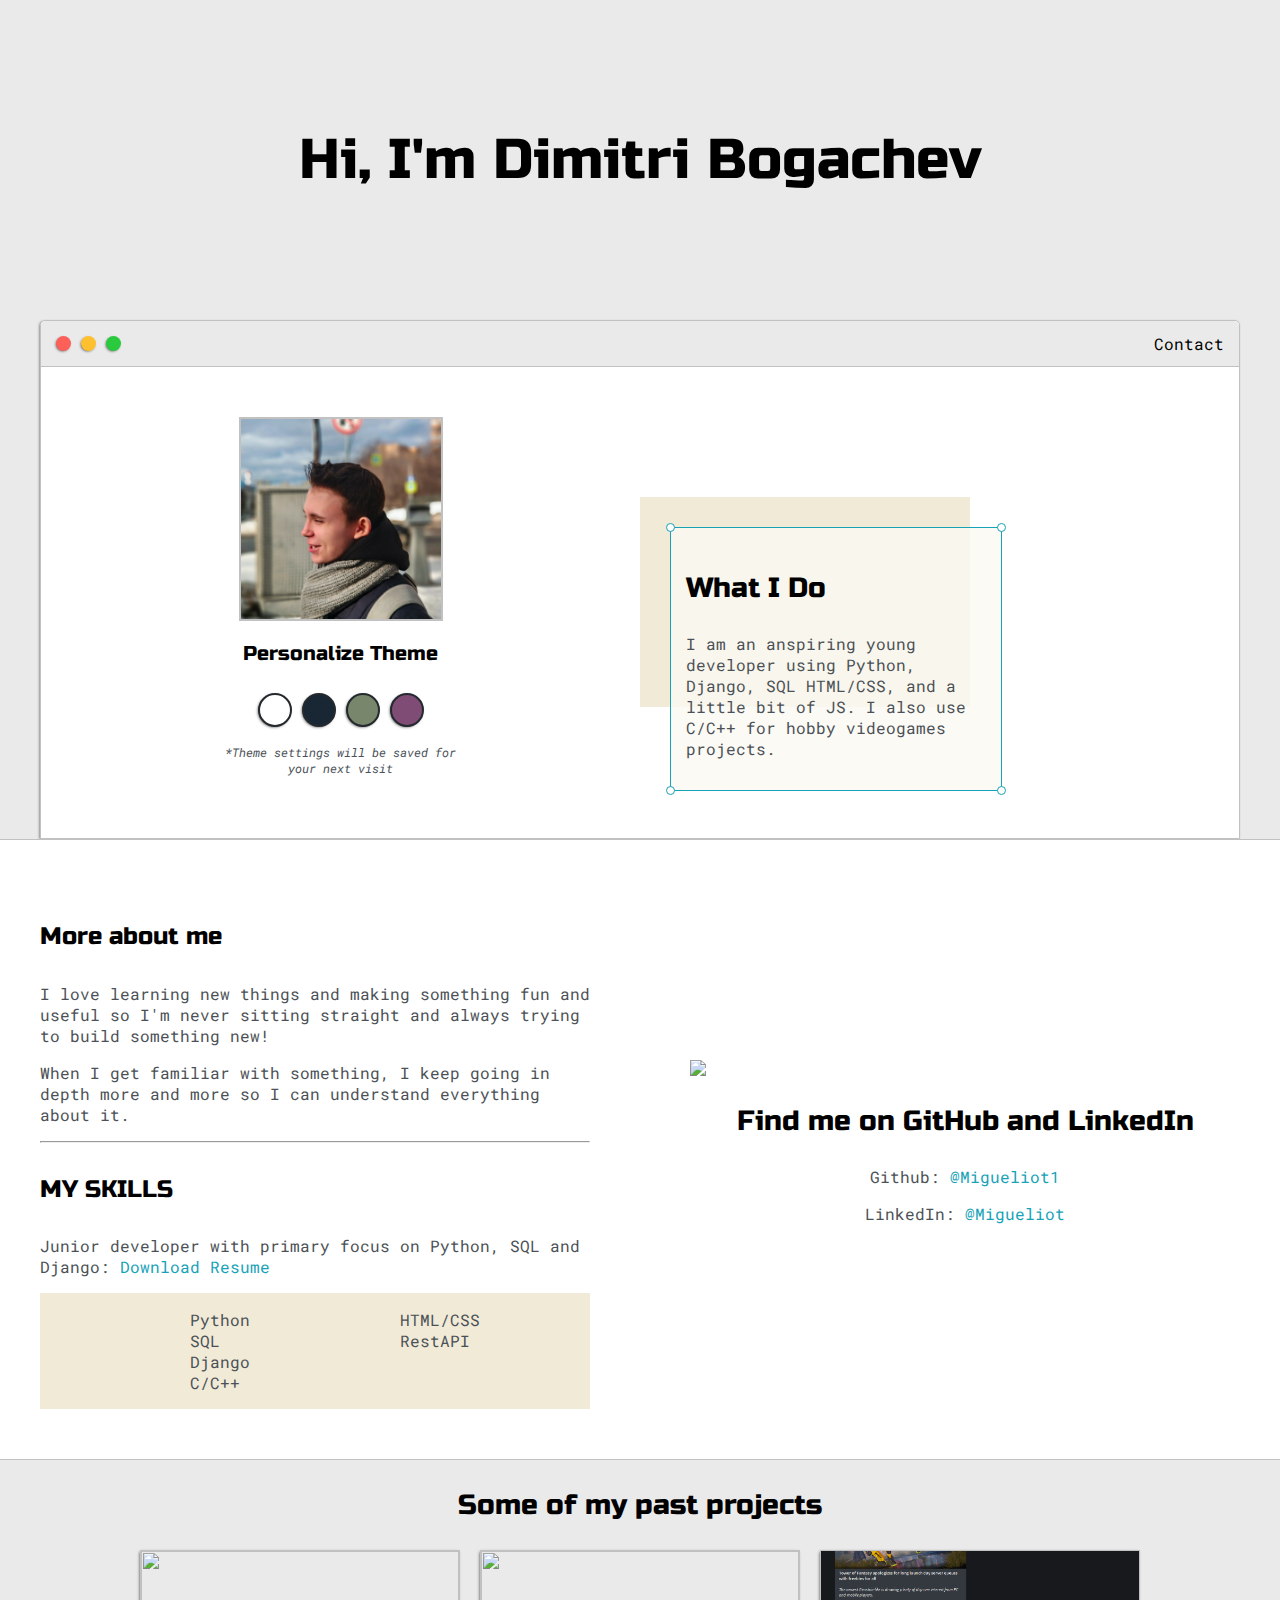
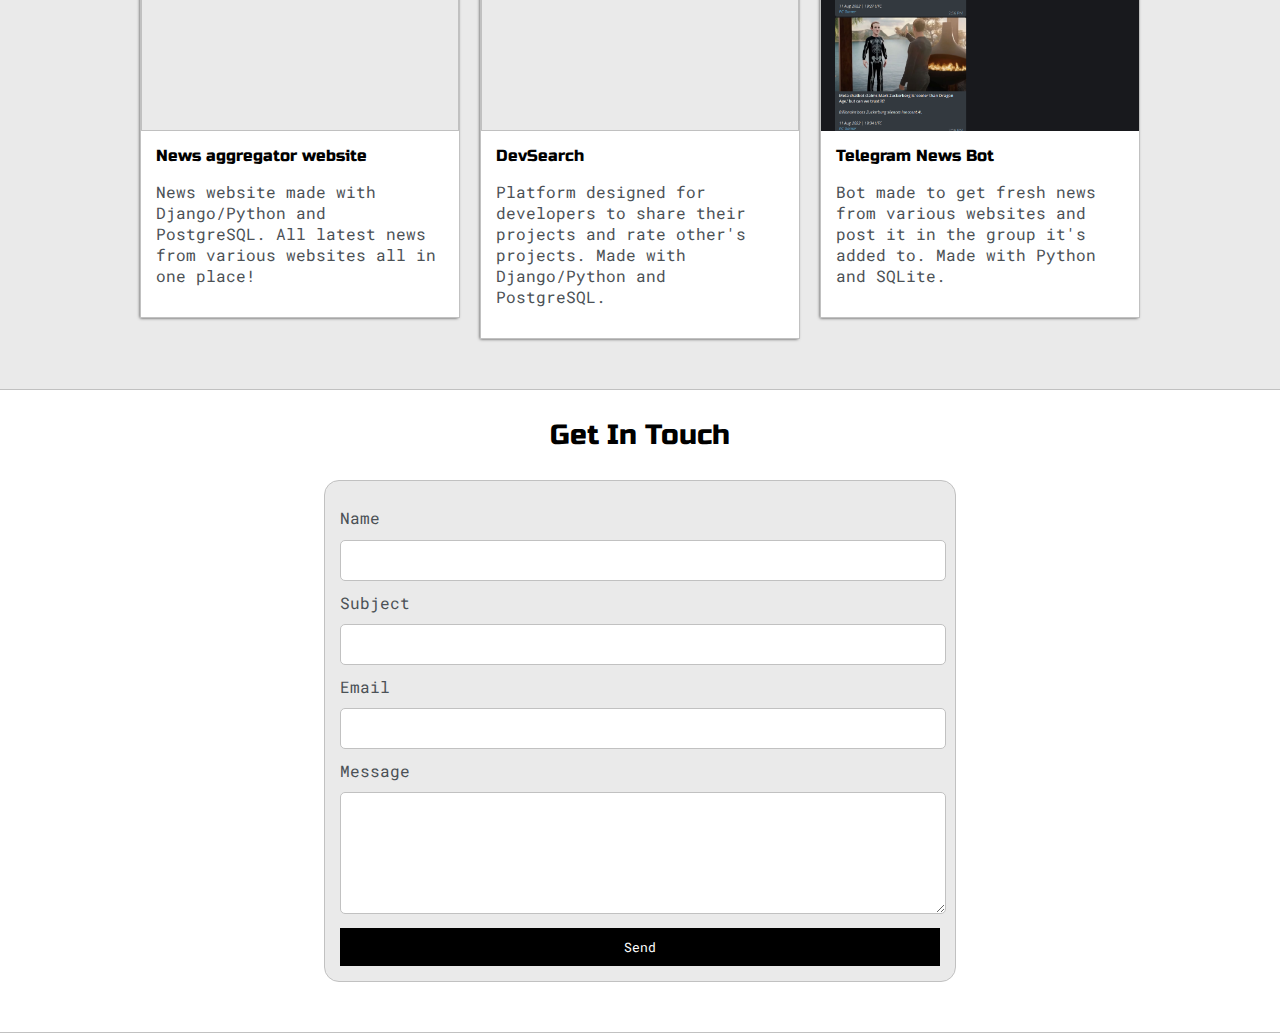
==== index.html @ 1e4cbf16 "Initial commit" ====
<!DOCTYPE html>
<html lang="en">
<head>
    <title>Dimitri Bogachev</title>

    <meta charset="UTF-8">
    <meta http-equiv="X-UA-Compatible" content="IE=edge">
    <meta name="viewport" content="width=device-width, initial-scale=1, 
    maximum-scale=1, minimum-scale=1">

    <link href="https://fonts.googleapis.com/css2?family=Russo+One&
    display=swap" rel="stylesheet">

    <link href="https://fonts.googleapis.com/css2?family=Roboto+Mono:wght
    @500&family=Russo+One&display=swap" rel="stylesheet"> 

    <link rel="stylesheet" type="text/css" href="default.css">

    <link id="theme-style" rel="stylesheet" type="text/css" href="">
</head>
<body>

    <section class="s1">
        <div class="main-container">
            <div class="greeting-wrapper">
                <h1>Hi, I'm Dimitri Bogachev</h1>
            </div>

            <div class="intro-wrapper">
                <div class="nav-wrapper">
                    <div class="dots-wrapper">
                        <div id="dot-1" class="browser-dot">

                        </div>

                        <div id="dot-2" class="browser-dot">

                        </div>

                        <div id="dot-3" class="browser-dot">

                        </div>
                    </div>

                    <ul id="navigation">
                        <li><a href="#">Contact</a></li>
                    </ul>
                </div>

                <div class="left-column">
                    <img id="profile-pic" src="images/dimitri.jpg">
                    <h5 style="text-align: center; line-height: 0;">Personalize Theme</h5>

                    <div id="theme-options-wrapper">
                        <div data-mode="light" id="light-mode" class="theme-dot"></div>
                        <div data-mode="blue" id="blue-mode" class="theme-dot"></div>
                        <div data-mode="green" id="green-mode" class="theme-dot"></div>
                        <div data-mode="purple" id="purple-mode" class="theme-dot"></div>
                    </div>

                    <p id="settings-node">*Theme settings will be saved for<br>
                        your next visit</p>
                </div>

                <div class="right-column">

                    <div id="preview-shadow">
                        <div id="preview">
                            <div id="corner-tl" class="corner"></div>
                            <div id="corner-tr" class="corner"></div>

                            <h3>What I Do</h3>
                            <p>I am an anspiring young developer using Python, Django, SQL 
                                HTML/CSS, and a little bit of JS. I also use C/C++ for hobby videogames projects.</p>

                            <div id="corner-br" class="corner"></div>
                            <div id="corner-bl" class="corner"></div>
                        </div>
                    </div>
                </div>
            </div>
        </div>
    </section>

    <section class="s2">
        <div class="main-container">

            <div class="about-wrapper">
                <div class="about-me">
                    <h4>More about me</h4>

                    <p>I love learning new things and making something fun and useful so 
                        I'm never sitting straight and always trying to build something new!
                    </p>

                    <p>When I get familiar with something, I keep 
                        going in depth more and more so I can understand 
                        everything about it.</p>

                    <hr>
    
                    <h4>MY SKILLS</h4>
    
                    <p>Junior developer with primary focus on Python, 
                        SQL and Django: <a target="_blank" href="Dmitry-resume.pdf">
                        Download Resume</a></p>
                    
                    
                    <div id="skills">
                        <ul>
                            <li>Python</li>
                            <li>SQL</li>
                            <li>Django</li>
                            <li>C/C++</li>
                        </ul>

                        <ul>
                            <li>HTML/CSS</li>
                            <li>RestAPI</li>
                        </ul>
                    </div>
                        
                        
                </div>


                <div class="social-links">
                    <img id="social_img" src="images/news.png">

                    <div class="links">
                        <h3>Find me on GitHub and LinkedIn</h3>
                        <p>Github: <a target="_blank" 
                            href="https://github.com/Migueliot1/">@Migueliot1</a></p>
                        <p>LinkedIn: <a target="_blank" 
                            href="https://linkedin.com/Migueliot">@Migueliot</a></p>
                    </div>
                </div>

            </div>
        </div>
    </section>

    <section class="s1">
        <div class="main-container">
            <h3 style="text-align: center;">Some of my past projects</h3>
            
            <div class="post-wrapper">

                <div>
                    <div class="post">
                        <img class="thumbnail" src="images/news.png">
                        <div class="post-preview">
                            <h6 class="post-title">News aggregator website</h6>
                            <p class="post-intro"> News website made with Django/Python and PostgreSQL.
                                All latest news from various websites all in one place!
                            </p>
                        </div>
                    </div>
                </div> 

                <div>
                    <div class="post">
                        <img class="thumbnail" src="images/devsearch.png">
                        <div class="post-preview">
                            <h6 class="post-title">DevSearch</h6>
                            <p class="post-intro">Platform designed for developers to share 
                                their projects and rate other's projects. Made with Django/Python and PostgreSQL.</p>
                        </div>
                    </div>
                </div>

                <div>
                    <div class="post">
                        <img class="thumbnail" src="images/telegram_bot.png">
                        <div class="post-preview">
                            <h6 class="post-title">Telegram News Bot</h6>
                            <p class="post-intro">Bot made to get fresh news from 
                                 various websites and post it in the group it's added to. Made with Python and SQLite.</p>
                        </div>
                    </div>
                </div>            

            </div>
        </div>
    </section>

    <section class="s2">
        <div class="main-container">
            <h3 style="text-align: center;">Get In Touch</h3>

            <form id="contact-form">
                <label>Name</label>
                <input class="input-field" typ="text" name="name">

                <label>Subject</label>
                <input class="input-field" typ="text" name="subject">

                <label>Email</label>
                <input class="input-field" typ="text" name="email">

                <label>Message</label>
                <textarea class="input-field" typ="text" name="message"></textarea>

                <input id="submit-btn" type="submit" value="Send">
            </form>

        </div>
    </section>

    <script type="text/javascript" src="script.js"></script>
    
</body>
</html>
---- default.css ----
:root{
    --mainColor:#eaeaea;
    --secondaryColor:#fff;

    --borderColor:#c1c1c1;

    --mainText:black;
    --secondaryText:#4b5156;

    --themeDotBorder: #24292e;

    --previewBg: rgb(251, 249, 243, 0.8);
    --previewShadow: #f0ead6;

    --buttonColor: black;
}


html, body {
    padding: 0;
    margin: 0;
}

body *{
    transition: 0.3s;
}

h1, h2, h3, h4, h5, h6, strong {
    color: var(--mainText);
    font-family: 'Russo One', sans-serif;
    font-weight: 500;
}

p, li, span, label, input, textarea {
    color: var(--secondaryText);
    font-family: 'Roboto Mono', monospace;
}

a{
    text-decoration: none;
    color:#17a2b8;
}

ul{
    list-style: none;
}

h1 { font-size: 56px;}
h2 { font-size: 36px;}
h3 { font-size: 28px;}
h4 { font-size: 24px;}
h5 { font-size: 20px;}
h6 { font-size: 16px;}

.s1{
    background-color: var(--mainColor);
    border-bottom:1px solid var(--borderColor);
    overflow: auto;
}

.s2{
    background-color: var(--secondaryColor);
    border-bottom:1px solid var(--borderColor);
    overflow: auto;
}

.main-container{
    width: 1200px;
    margin: 0 auto;
}

.greeting-wrapper{
    display: grid;
    text-align: center;
    align-content: center;
    min-height: 20em;
}

.intro-wrapper{
    background-color: var(--secondaryColor);
    border:1px solid var(--borderColor);
    border-radius: 5px 5px 0 0;

    -webkit-box-shadow: -1px 1px 3px -1px rgba(0,0,0,0.75);
    -moz-box-shadow: -1px 1px 3px -1px rgba(0,0,0,0.75);
    box-shadow: -1px 1px 3px -1px rgba(0,0,0,0.75);

    display: grid;
    grid-template-columns: 1fr 1fr;
    grid-template-areas: 
        'nav-wrapper nav-wrapper'
        'left-column right-column'
}

.nav-wrapper{
    border-radius: 5px 5px 0 0;
    grid-area: nav-wrapper;
    border-bottom: 1px solid var(--borderColor);
    display: flex;
    justify-content: space-between;
    align-items: center;
    background-color: var(--mainColor);
}

#navigation a{
    color: var(--mainText);
}

#navigation{
    margin: 0;
    padding: 10px;

}

#navigation li{
    display: inline-block;
    margin-right: 5px;
    margin-left: 5px;
}

.dots-wrapper{
    display: flex;
    padding: 10px;
}

#dot-1{
    background-color: #FC6058;
}

#dot-2{
    background-color: #FEC02F;
}

#dot-3{
    background-color: #2ACA3E;
}

.browser-dot{
    background-color: black;
    height: 15px;
    width: 15px;
    border-radius: 50%;
    margin: 5px;

    -webkit-box-shadow: -1px 1px 3px -1px rgba(0,0,0,0.75);
    -moz-box-shadow: -1px 1px 3px -1px rgba(0,0,0,0.75);
    box-shadow: -1px 1px 3px -1px rgba(0,0,0,0.75);
}

.left-column{
    grid-area: left-column;
    padding-top: 50px;
    padding-bottom: 50px;
}

#profile-pic{
    display: block;
    margin: 0 auto;

    height: 200px;
    width: 200px;
    object-fit: cover;
    border: 2px solid var(--borderColor);
}

#theme-options-wrapper{
    display: flex;
    justify-content: center;
}

.theme-dot{
    height: 30px;
    width: 30px;
    background-color: black;
    border-radius: 50%;

    margin: 5px;
    border: 2px solid var(--themeDotBorder);

    -webkit-box-shadow: -1px 1px 3px -1px rgba(0,0,0,0.75);
    -moz-box-shadow: -1px 1px 3px -1px rgba(0,0,0,0.75);
    box-shadow: -1px 1px 3px -1px rgba(0,0,0,0.75);

    cursor: pointer;
}

.theme-dot:hover{
    border-width: 5px;
}

#light-mode{
    background-color: #fff;
}

#blue-mode{
    background-color: #192734;
}

#green-mode{
    background-color: #78866b;
}

#purple-mode{
    background-color: #7E4C74;
}

#settings-node{
    font-size: 12px;
    font-style: italic;
    text-align: center;
}

.right-column{
    grid-area: right-column;
    display: grid;
    align-content: center;

    padding-top: 50px;
    padding-bottom: 50px
}

#preview-shadow{
    background-color: var(--previewShadow);
    width: 300px;
    height: 180px;
    padding-left: 30px;
    padding-top: 30px;
}

#preview{
    width: 300px;
    border: 1.5px solid #17a2b8;
    background-color: var(--previewBg);
    padding: 15px;
    position: relative;
}

.corner{
    width: 7px;
    height: 7px;
    border-radius: 50%;
    border: 1.5px solid #17a2b8;
    background-color: #fff;
    position: absolute;
}

#corner-tl{
    top: -5px;
    left: -5px;
}

#corner-tr{
    top: -5px;
    right: -5px;
}

#corner-br{
    bottom: -5px;
    right: -5px;
}

#corner-bl{
    bottom: -5px;
    left: -5px;
}

.about-wrapper{
    display: grid;
    grid-template-columns: repeat(auto-fit, minmax(320px, 1fr));
    padding-bottom: 50px;
    padding-top: 50px;
    gap: 100px;
}

#skills{
    display: flex;
    justify-content: space-evenly;
    background-color: var(--previewShadow);
}

.social-links{
    display: grid;
    align-content: center;
    text-align: center;
}

#social_img{
    width: 100%;
}

.links{
    margin: 0;
}

.post-wrapper{
    display: grid;
    grid-template-columns: repeat(auto-fit, 320px);
    gap: 20px;
    justify-content: center;
    padding-bottom: 50px;
}

.post{
    border: 1px solid var(--borderColor);

    -webkit-box-shadow: -1px 1px 3px -1px rgba(0,0,0,0.75);
    -moz-box-shadow: -1px 1px 3px -1px rgba(0,0,0,0.75);
    box-shadow: -1px 1px 3px -1px rgba(0,0,0,0.75);
}

.thumbnail{
    display: block;
    width: 100%;
    height: 180px;
    object-fit: cover;
}

.post-preview{
    background-color: #fff;
    padding: 15px;
}

.post-title{
    color: black;
    margin: 0;
}

.post-intro{
    color: #4b5156;
    font-size: 16px;
}

#contact-form{
    display: block;
    max-width: 600px;
    margin: 0 auto;
    border: 1px solid var(--borderColor);
    padding: 15px;
    border-radius: 15px;
    background-color: var(--mainColor);
    margin-bottom: 50px;
}

#contact-form label{
    line-height: 2.7em;
}

#contact-form textarea{
    min-height: 100px;
    font-size: 14px;
}

.input-field{
    width: 100%;
    padding-top: 10px;
    padding-bottom: 10px;
    background-color: var(--secondaryColor);
    border-radius: 5px;
    border: 1px solid var(--borderColor);
    font-size: 14px;
}

#submit-btn{
    margin-top: 10px;
    width: 100%;
    padding-top: 10px;
    padding-bottom: 10px;
    color: #fff;
    background-color: var(--buttonColor);
    border: none;
}

@media screen and (max-width: 1200px){
    .main-container{
        width: 95%;
    }
}

@media screen and (max-width: 800px){
    .intro-wrapper{
        grid-template-columns: 1fr;
        grid-template-areas: 
            'nav-wrapper'
            'left-column'
            'right-column'
    }

    .right-column{
        justify-content: center;
    }
}
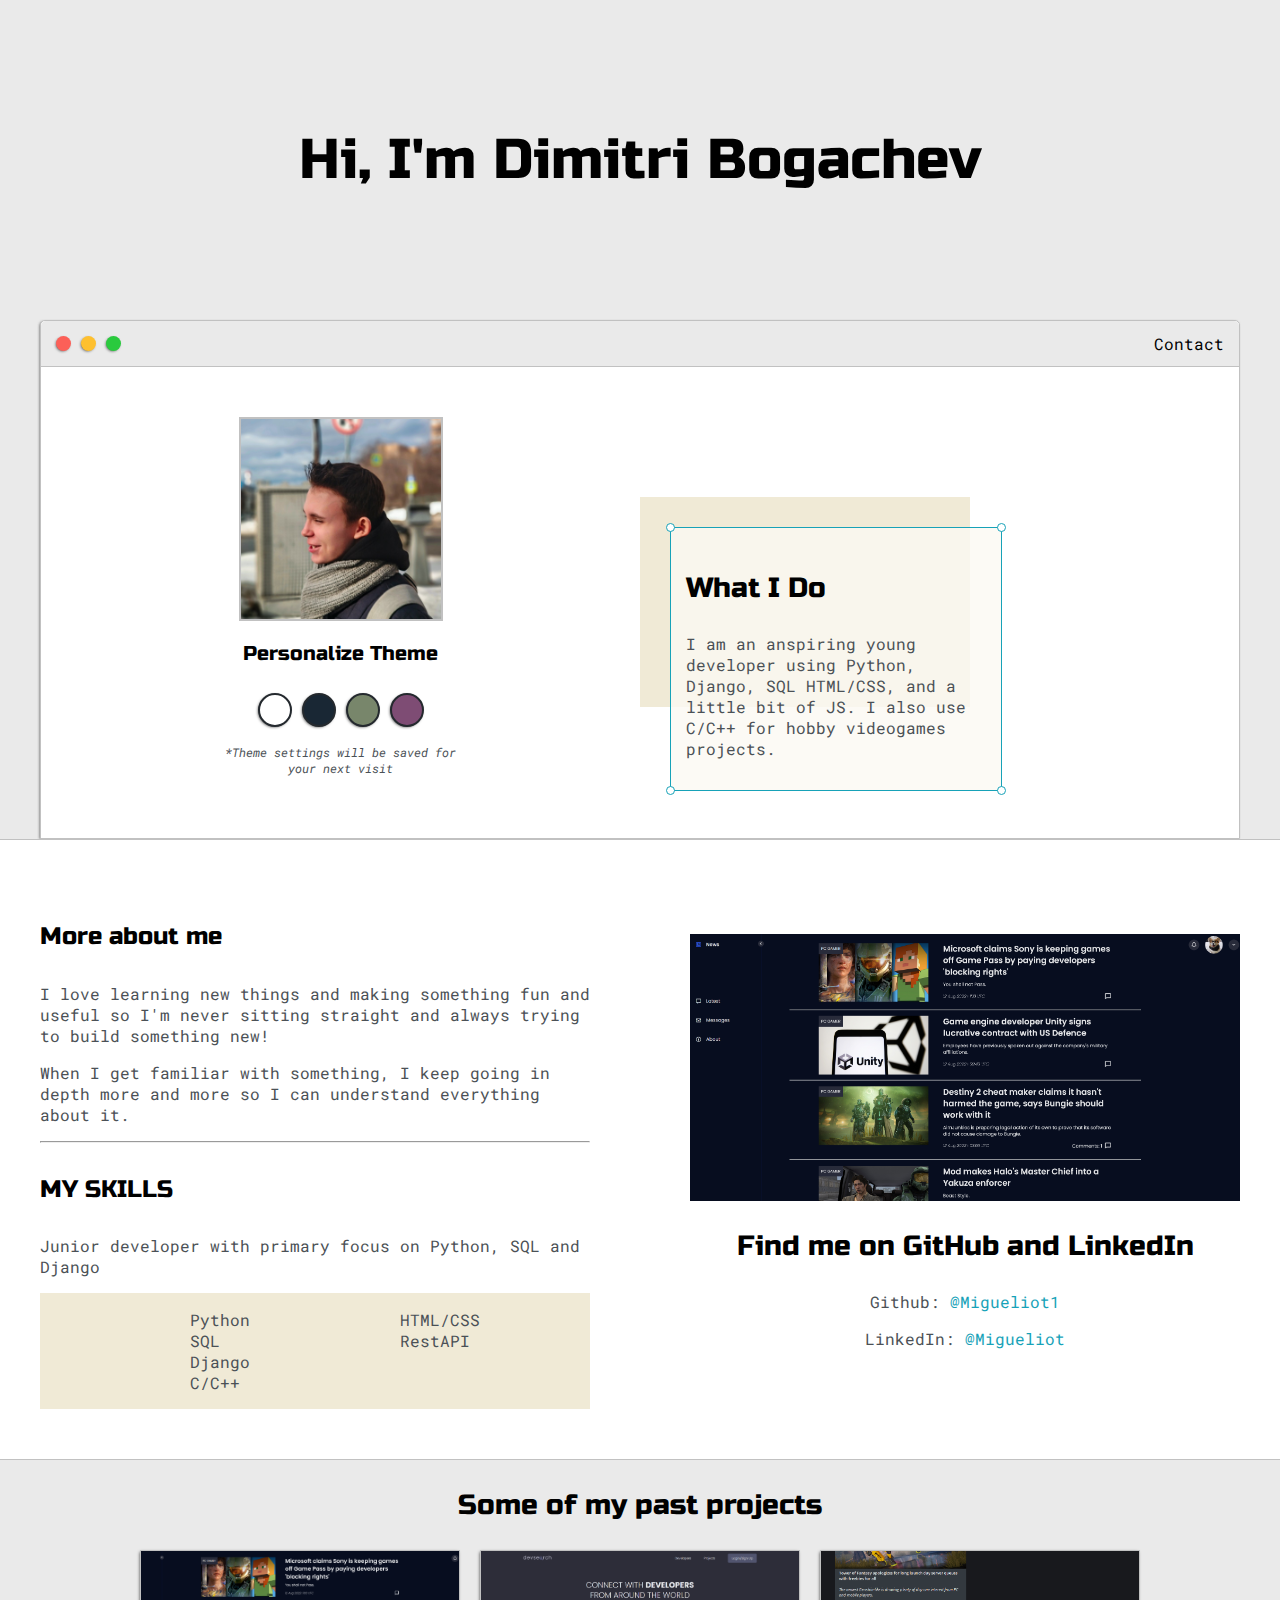
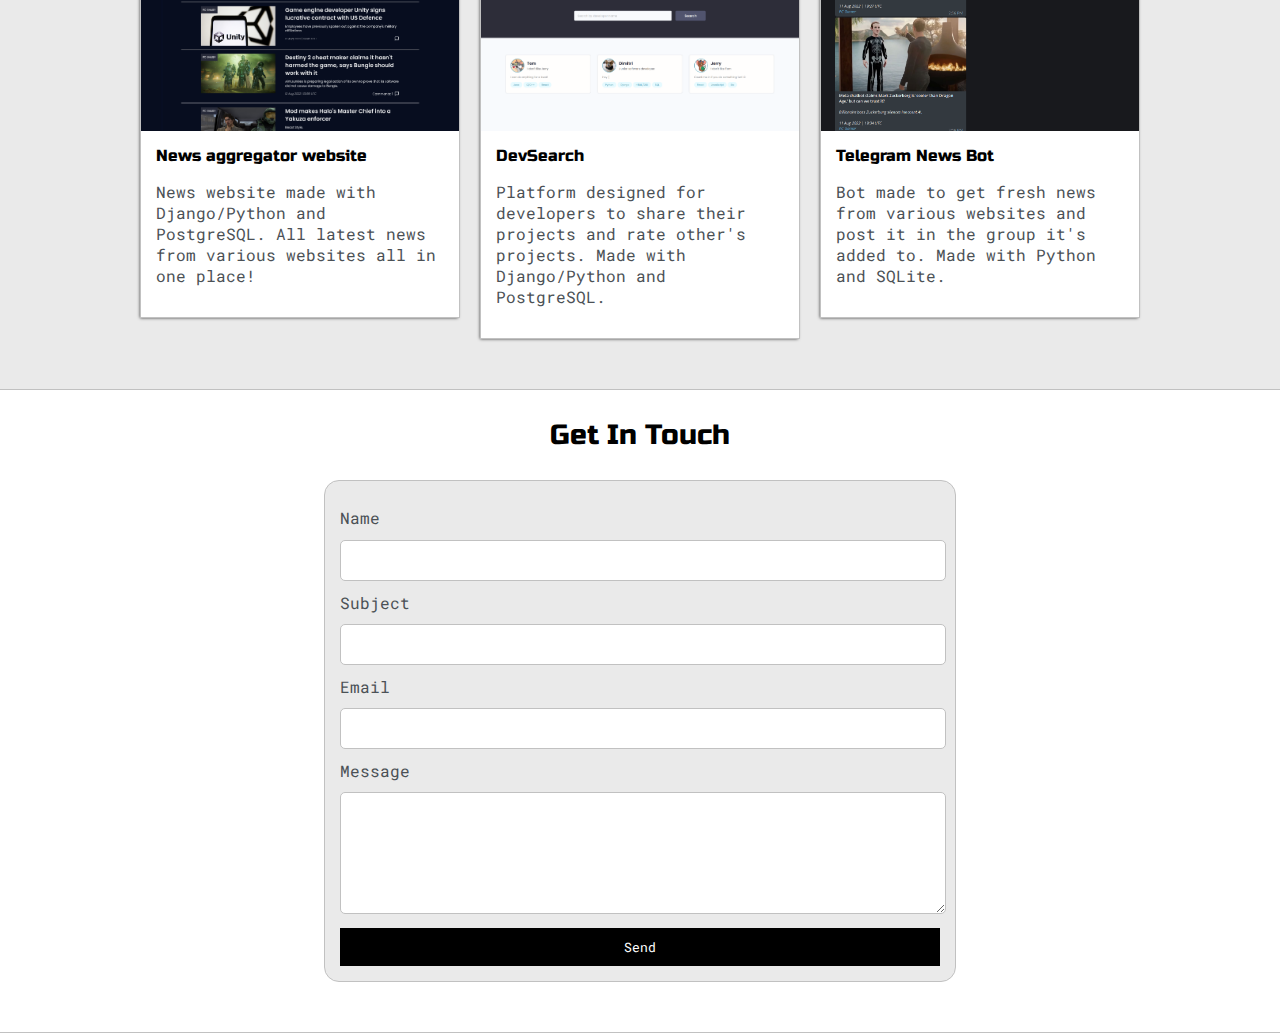
==== commit a19fdb1b: "Try different images" ====
--- a/index.html
+++ b/index.html
@@ -102,8 +102,8 @@
                     <h4>MY SKILLS</h4>
     
                     <p>Junior developer with primary focus on Python, 
-                        SQL and Django: <a target="_blank" href="Dmitry-resume.pdf">
-                        Download Resume</a></p>
+                        SQL and Django<!---: <a target="_blank" href="">
+                         Download Resume</a> ---></p>
                     
                     
                     <div id="skills">
@@ -125,7 +125,7 @@
 
 
                 <div class="social-links">
-                    <img id="social_img" src="images/news.png">
+                    <img id="social_img" src="images/news1.png">
 
                     <div class="links">
                         <h3>Find me on GitHub and LinkedIn</h3>
@@ -148,7 +148,7 @@
 
                 <div>
                     <div class="post">
-                        <img class="thumbnail" src="images/news.png">
+                        <img class="thumbnail" src="images/project.png">
                         <div class="post-preview">
                             <h6 class="post-title">News aggregator website</h6>
                             <p class="post-intro"> News website made with Django/Python and PostgreSQL.
@@ -160,7 +160,7 @@
 
                 <div>
                     <div class="post">
-                        <img class="thumbnail" src="images/devsearch.png">
+                        <img class="thumbnail" src="images/devsearch1.png">
                         <div class="post-preview">
                             <h6 class="post-title">DevSearch</h6>
                             <p class="post-intro">Platform designed for developers to share 
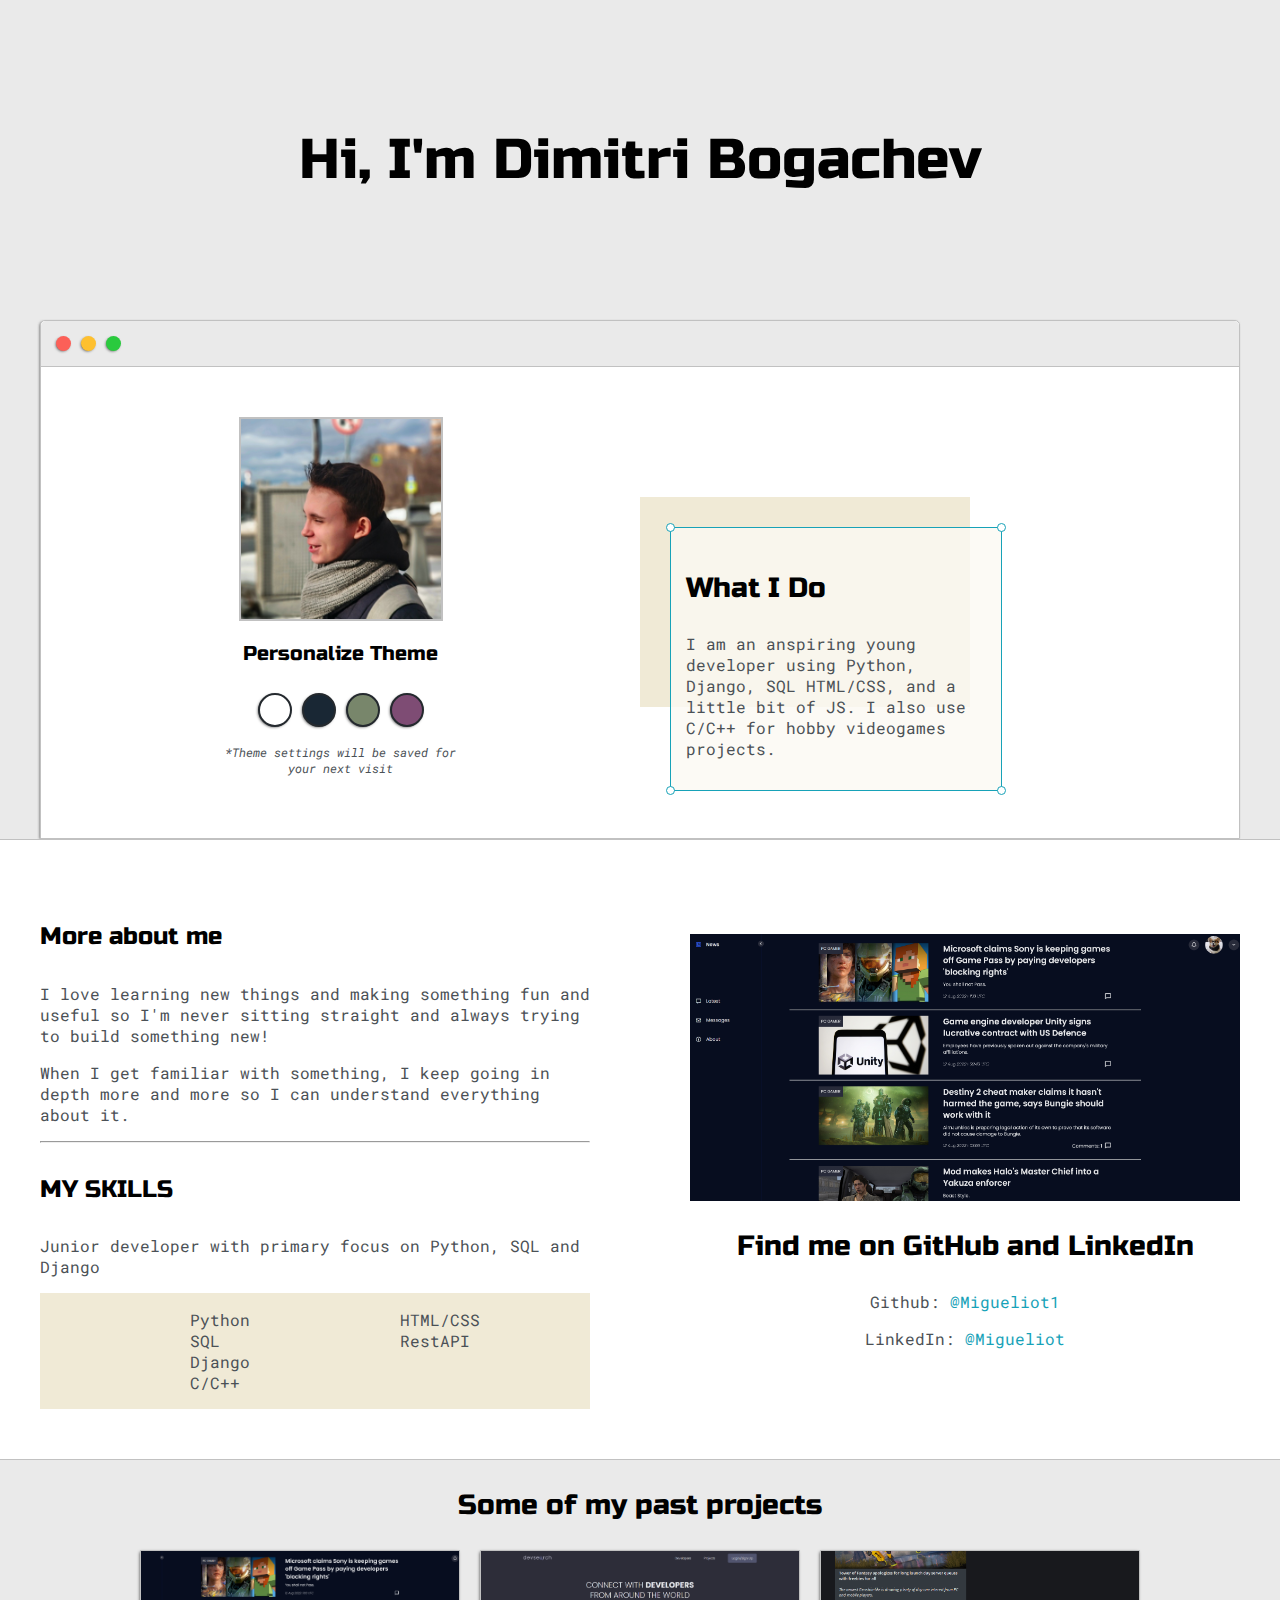
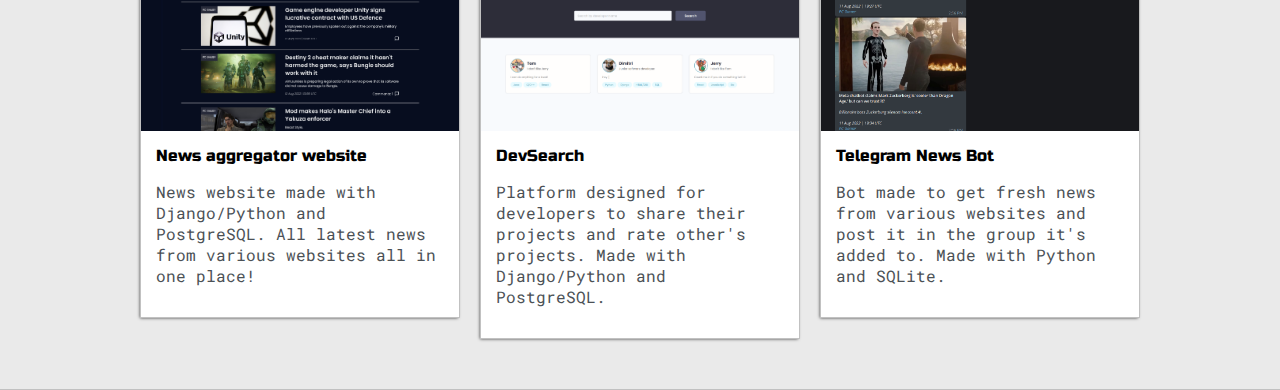
==== commit 7a7c2c01: "Comment the unfished code" ====
--- a/index.html
+++ b/index.html
@@ -43,7 +43,7 @@
                     </div>
 
                     <ul id="navigation">
-                        <li><a href="#">Contact</a></li>
+                        <!-- <li><a href="#">Contact</a></li> -->
                     </ul>
                 </div>
 
@@ -184,6 +184,7 @@
         </div>
     </section>
 
+    <!-- 
     <section class="s2">
         <div class="main-container">
             <h3 style="text-align: center;">Get In Touch</h3>
@@ -206,6 +207,7 @@
 
         </div>
     </section>
+    -->
 
     <script type="text/javascript" src="script.js"></script>
     
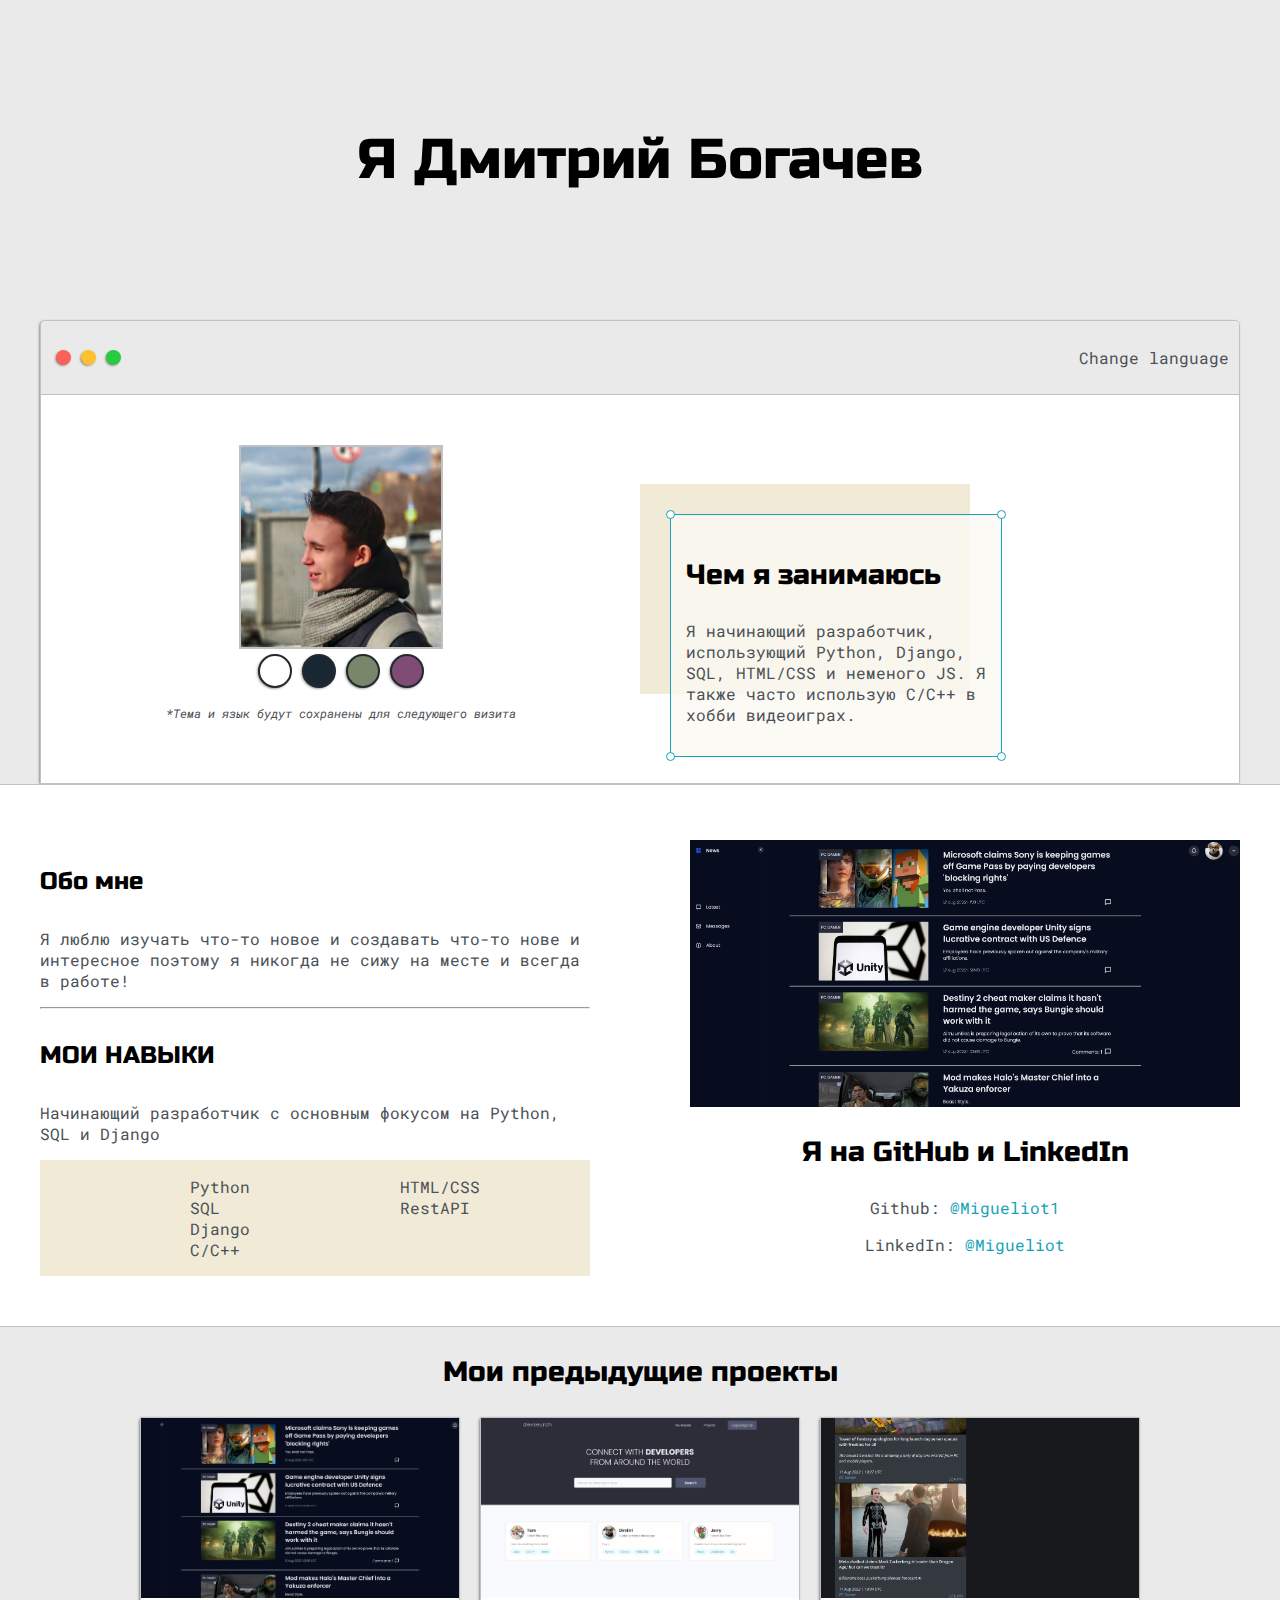
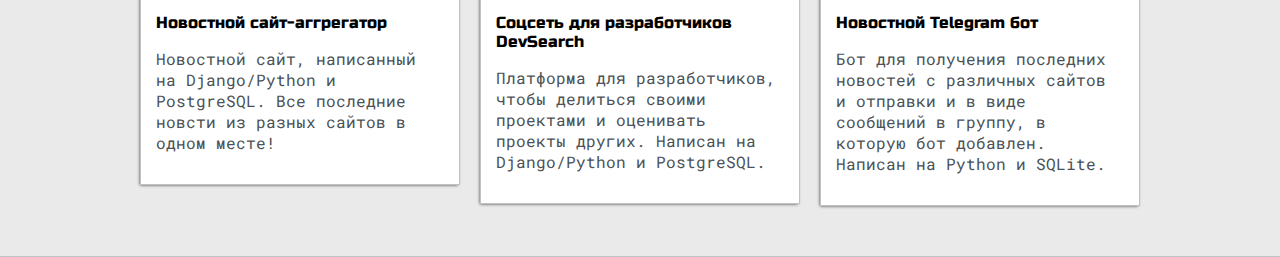
==== commit 812ad313: "Add russian language" ====
--- a/index.html
+++ b/index.html
@@ -1,7 +1,7 @@
 <!DOCTYPE html>
 <html lang="en">
 <head>
-    <title>Dimitri Bogachev</title>
+    <title id="en-title">Dimitri Bogachev</title>
 
     <meta charset="UTF-8">
     <meta http-equiv="X-UA-Compatible" content="IE=edge">
@@ -23,7 +23,8 @@
     <section class="s1">
         <div class="main-container">
             <div class="greeting-wrapper">
-                <h1>Hi, I'm Dimitri Bogachev</h1>
+                <h1 id="en-greeting">Hi, I'm Dimitri Bogachev</h1>
+                <h1 id="ru-greeting">Я Дмитрий Богачев</h1>
             </div>
 
             <div class="intro-wrapper">
@@ -43,13 +44,16 @@
                     </div>
 
                     <ul id="navigation">
+                        <p id="lang-to-en" class="change-lang">Change language</p>
+                        <p id="lang-to-ru" class="change-lang">Поменять язык</p>
                         <!-- <li><a href="#">Contact</a></li> -->
                     </ul>
                 </div>
 
                 <div class="left-column">
                     <img id="profile-pic" src="images/dimitri.jpg">
-                    <h5 style="text-align: center; line-height: 0;">Personalize Theme</h5>
+                    <h5 id="en-theme" class="choose-theme">Personalize Theme</h5>
+                    <h5 id="ru-theme" class="choose-theme">Выбрать тему</h5>
 
                     <div id="theme-options-wrapper">
                         <div data-mode="light" id="light-mode" class="theme-dot"></div>
@@ -58,8 +62,10 @@
                         <div data-mode="purple" id="purple-mode" class="theme-dot"></div>
                     </div>
 
-                    <p id="settings-node">*Theme settings will be saved for<br>
+                    <p id="en-settings-node" class="settings-node">*Theme and language settings will be saved for<br>
                         your next visit</p>
+                    <p id="ru-settings-node" class="settings-node">*Тема и язык будут сохранены для следующего
+                        визита</p>
                 </div>
 
                 <div class="right-column">
@@ -69,9 +75,13 @@
                             <div id="corner-tl" class="corner"></div>
                             <div id="corner-tr" class="corner"></div>
 
-                            <h3>What I Do</h3>
-                            <p>I am an anspiring young developer using Python, Django, SQL 
+                            <h3 id="en-what-do">What I Do</h3>
+                            <h3 id="ru-what-do">Чем я занимаюсь</h3>
+
+                            <p id="en-me-synopsis">I am an anspiring young developer using Python, Django, SQL, 
                                 HTML/CSS, and a little bit of JS. I also use C/C++ for hobby videogames projects.</p>
+                            <p id="ru-me-synopsis">Я начинающий разработчик, использующий Python, Django, SQL, 
+                                HTML/CSS и неменого JS. Я также часто использую C/C++ в хобби видеоиграх.</p>
 
                             <div id="corner-br" class="corner"></div>
                             <div id="corner-bl" class="corner"></div>
@@ -87,24 +97,30 @@
 
             <div class="about-wrapper">
                 <div class="about-me">
-                    <h4>More about me</h4>
-
-                    <p>I love learning new things and making something fun and useful so 
-                        I'm never sitting straight and always trying to build something new!
-                    </p>
-
-                    <p>When I get familiar with something, I keep 
+                    <h4 id="en-about-title">More about me</h4>
+                    <h4 id="ru-about-title">Обо мне</h4>
+
+                    <p id="en-about-text">I love learning new things and making something fun and useful so 
+                        I'm never sitting straight!</p>
+                    <p id="ru-about-text">Я люблю изучать что-то новое и создавать что-то нове и интересное 
+                        поэтому я никогда не сижу на месте и всегда в работе!</p>
+
+                    <p id="en-about-text">When I get familiar with something, I keep 
                         going in depth more and more so I can understand 
                         everything about it.</p>
+                    <p id="ru-about-text">Когда я знакомлюсь с чем-то новым, я не 
+                        останавливаюсь на полпути и пытаюсь всё, что только есть.</p>
 
                     <hr>
     
-                    <h4>MY SKILLS</h4>
+                    <h4 id="en-skills">MY SKILLS</h4>
+                    <h4 id="ru-skills">МОИ НАВЫКИ</h4>
     
-                    <p>Junior developer with primary focus on Python, 
+                    <p id="en-skills-summary">Junior developer with primary focus on Python, 
                         SQL and Django<!---: <a target="_blank" href="">
                          Download Resume</a> ---></p>
-                    
+                    <p id="ru-skills-summary">Начинающий разработчик с основным фокусом на Python, 
+                        SQL и Django</p>
                     
                     <div id="skills">
                         <ul>
@@ -128,11 +144,13 @@
                     <img id="social_img" src="images/news1.png">
 
                     <div class="links">
-                        <h3>Find me on GitHub and LinkedIn</h3>
+                        <h3 id="en-social-links">Find me on GitHub and LinkedIn</h3>
+                        <h3 id="ru-social-links">Я на GitHub и LinkedIn</h3>
+
                         <p>Github: <a target="_blank" 
                             href="https://github.com/Migueliot1/">@Migueliot1</a></p>
                         <p>LinkedIn: <a target="_blank" 
-                            href="https://linkedin.com/Migueliot">@Migueliot</a></p>
+                            href="https://www.linkedin.com/in/dmitry-bogachev-815704248/">@Migueliot</a></p>
                     </div>
                 </div>
 
@@ -142,17 +160,23 @@
 
     <section class="s1">
         <div class="main-container">
-            <h3 style="text-align: center;">Some of my past projects</h3>
-            
+            <h3 id="en-projects-title" style="text-align: center;">Some of my past projects</h3>
+            <h3 id="ru-projects-title" style="text-align: center;">Мои предыдущие проекты</h3>
+
             <div class="post-wrapper">
 
                 <div>
                     <div class="post">
                         <img class="thumbnail" src="images/project.png">
                         <div class="post-preview">
-                            <h6 class="post-title">News aggregator website</h6>
-                            <p class="post-intro"> News website made with Django/Python and PostgreSQL.
+                            <h6 id="en-post-title1" class="post-title">News aggregator website</h6>
+                            <p id="en-post-intro1" class="post-intro"> News website made with Django/Python and PostgreSQL.
                                 All latest news from various websites all in one place!
+                            </p>
+
+                            <h6 id="ru-post-title1" class="post-title">Новостной сайт-аггрегатор</h6>
+                            <p id="ru-post-intro1" class="post-intro">Новостной сайт, написанный на Django/Python и PostgreSQL. 
+                                Все последние новсти из разных сайтов в одном месте!
                             </p>
                         </div>
                     </div>
@@ -162,9 +186,14 @@
                     <div class="post">
                         <img class="thumbnail" src="images/devsearch1.png">
                         <div class="post-preview">
-                            <h6 class="post-title">DevSearch</h6>
-                            <p class="post-intro">Platform designed for developers to share 
+                            <h6 id="en-post-title2" class="post-title">DevSearch, a social website for deveopers</h6>
+                            <p id="en-post-intro2" class="post-intro">Platform designed for developers to share 
                                 their projects and rate other's projects. Made with Django/Python and PostgreSQL.</p>
+                            
+                            <h6 id="ru-post-title2" class="post-title">Соцсеть для разработчиков DevSearch</h6>
+                            <p id="ru-post-intro2" class="post-intro">Платформа для разработчиков, чтобы делиться 
+                                своими проектами и оценивать проекты других. Написан на Django/Python и PostgreSQL.
+                            </p>
                         </div>
                     </div>
                 </div>
@@ -173,9 +202,16 @@
                     <div class="post">
                         <img class="thumbnail" src="images/telegram_bot.png">
                         <div class="post-preview">
-                            <h6 class="post-title">Telegram News Bot</h6>
-                            <p class="post-intro">Bot made to get fresh news from 
-                                 various websites and post it in the group it's added to. Made with Python and SQLite.</p>
+                            <h6 id="en-post-title3" class="post-title">Telegram News Bot</h6>
+                            <p id="en-post-intro3" class="post-intro">Bot made to get fresh news from 
+                                 various websites and post it in the group it's added to. Made with Python and SQLite.
+                                </p>
+
+                            <h6 id="ru-post-title3" class="post-title">Новостной Telegram бот</h6>
+                            <p id="ru-post-intro3" class="post-intro">Бот для получения последних новостей с различных сайтов 
+                                и отправки и в виде сообщений в группу, в которую бот добавлен. 
+                                Написан на Python и SQLite.
+                            </p>
                         </div>
                     </div>
                 </div>            
--- a/default.css
+++ b/default.css
@@ -153,6 +153,11 @@
     padding-bottom: 50px;
 }
 
+.choose-theme{
+    text-align: center;
+    line-height: 0;
+}
+
 #profile-pic{
     display: block;
     margin: 0 auto;
@@ -204,7 +209,7 @@
     background-color: #7E4C74;
 }
 
-#settings-node{
+.settings-node{
     font-size: 12px;
     font-style: italic;
     text-align: center;
@@ -370,6 +375,22 @@
     border: none;
 }
 
+/* === Language settings === */
+#en-greeting, #ru-greeting, #lang-to-en, #lang-to-ru, 
+#en-theme, #ru-theme, #en-settings-node, #ru-settings-node, 
+#en-what-do, #ru-what-do, #en-me-synopsis, #ru-me-synopsis, 
+#en-about-title, #ru-about-title, #en-about-text, #ru-about-text, 
+#en-skills, #ru-skills, #en-skills-summary, #ru-skills-summary, 
+#en-social-links, #ru-social-links, #en-projects-title, #ru-projects-title, 
+#en-post-title, #ru-post-title, #en-post-intro, #ru-post-intro {
+    display: none;
+    transition: .3s;
+}
+
+.change-lang{
+    cursor: pointer;
+}
+
 @media screen and (max-width: 1200px){
     .main-container{
         width: 95%;
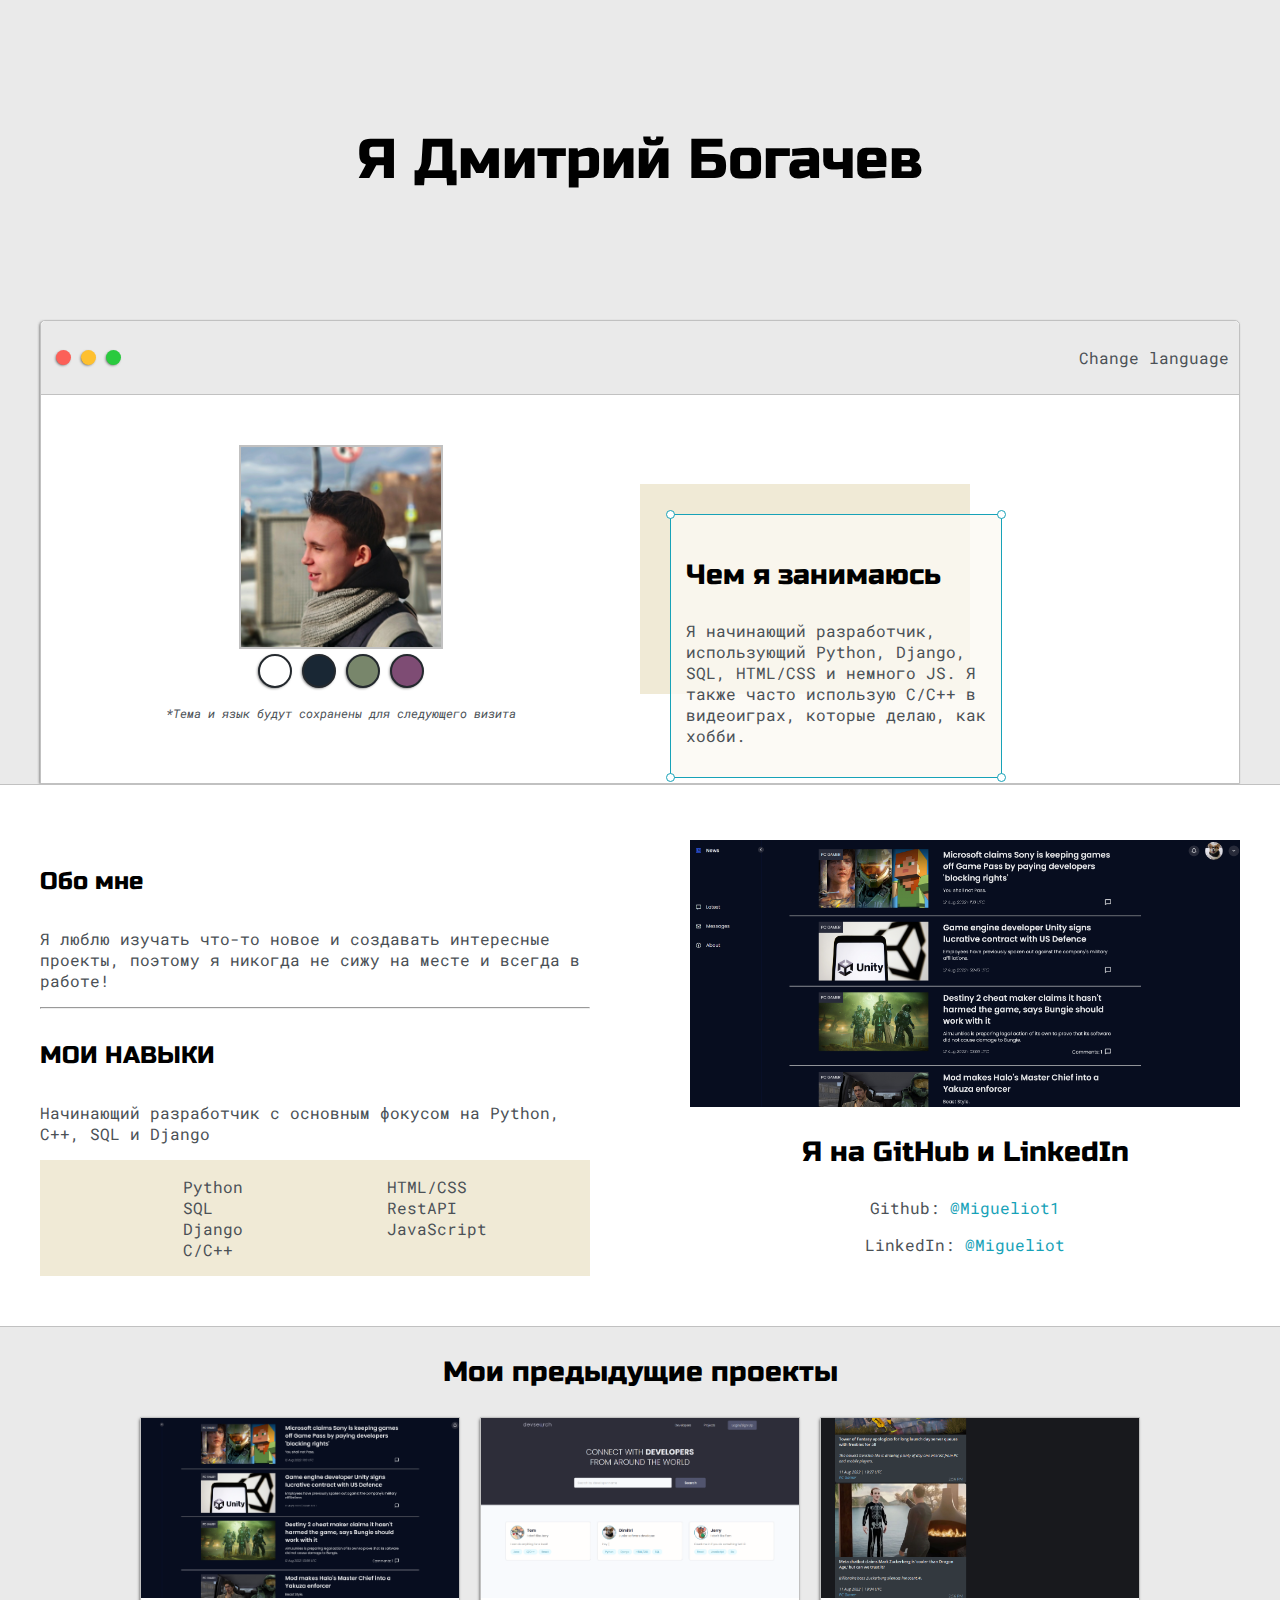
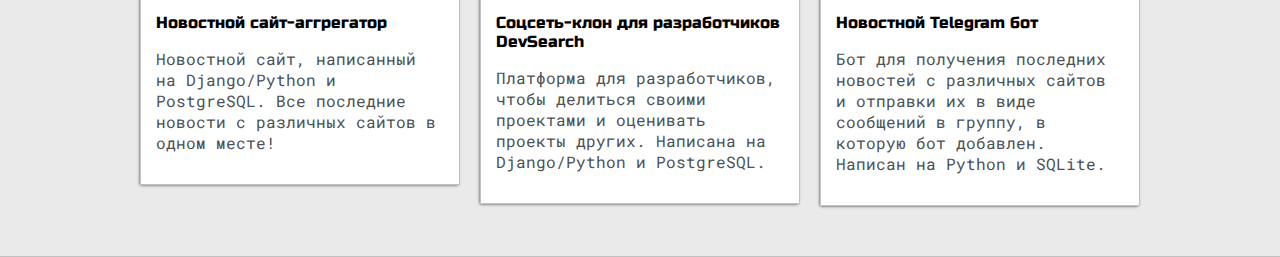
==== commit 87d1d376: "Fix russian text" ====
--- a/index.html
+++ b/index.html
@@ -81,7 +81,7 @@
                             <p id="en-me-synopsis">I am an anspiring young developer using Python, Django, SQL, 
                                 HTML/CSS, and a little bit of JS. I also use C/C++ for hobby videogames projects.</p>
                             <p id="ru-me-synopsis">Я начинающий разработчик, использующий Python, Django, SQL, 
-                                HTML/CSS и неменого JS. Я также часто использую C/C++ в хобби видеоиграх.</p>
+                                HTML/CSS и немного JS. Я также часто использую C/C++ в видеоиграх, которые делаю, как хобби.</p>
 
                             <div id="corner-br" class="corner"></div>
                             <div id="corner-bl" class="corner"></div>
@@ -102,14 +102,14 @@
 
                     <p id="en-about-text">I love learning new things and making something fun and useful so 
                         I'm never sitting straight!</p>
-                    <p id="ru-about-text">Я люблю изучать что-то новое и создавать что-то нове и интересное 
+                    <p id="ru-about-text">Я люблю изучать что-то новое и создавать интересные проекты, 
                         поэтому я никогда не сижу на месте и всегда в работе!</p>
 
                     <p id="en-about-text">When I get familiar with something, I keep 
                         going in depth more and more so I can understand 
                         everything about it.</p>
                     <p id="ru-about-text">Когда я знакомлюсь с чем-то новым, я не 
-                        останавливаюсь на полпути и пытаюсь всё, что только есть.</p>
+                        останавливаюсь на полпути и пытаюсь понять всё, что только есть.</p>
 
                     <hr>
     
@@ -119,7 +119,7 @@
                     <p id="en-skills-summary">Junior developer with primary focus on Python, 
                         SQL and Django<!---: <a target="_blank" href="">
                          Download Resume</a> ---></p>
-                    <p id="ru-skills-summary">Начинающий разработчик с основным фокусом на Python, 
+                    <p id="ru-skills-summary">Начинающий разработчик с основным фокусом на Python, C++, 
                         SQL и Django</p>
                     
                     <div id="skills">
@@ -133,6 +133,7 @@
                         <ul>
                             <li>HTML/CSS</li>
                             <li>RestAPI</li>
+                            <li>JavaScript</li>
                         </ul>
                     </div>
                         
@@ -176,7 +177,7 @@
 
                             <h6 id="ru-post-title1" class="post-title">Новостной сайт-аггрегатор</h6>
                             <p id="ru-post-intro1" class="post-intro">Новостной сайт, написанный на Django/Python и PostgreSQL. 
-                                Все последние новсти из разных сайтов в одном месте!
+                                Все последние новости с различных сайтов в одном месте!
                             </p>
                         </div>
                     </div>
@@ -190,9 +191,9 @@
                             <p id="en-post-intro2" class="post-intro">Platform designed for developers to share 
                                 their projects and rate other's projects. Made with Django/Python and PostgreSQL.</p>
                             
-                            <h6 id="ru-post-title2" class="post-title">Соцсеть для разработчиков DevSearch</h6>
+                            <h6 id="ru-post-title2" class="post-title">Соцсеть-клон для разработчиков DevSearch</h6>
                             <p id="ru-post-intro2" class="post-intro">Платформа для разработчиков, чтобы делиться 
-                                своими проектами и оценивать проекты других. Написан на Django/Python и PostgreSQL.
+                                своими проектами и оценивать проекты других. Написана на Django/Python и PostgreSQL.
                             </p>
                         </div>
                     </div>
@@ -209,8 +210,7 @@
 
                             <h6 id="ru-post-title3" class="post-title">Новостной Telegram бот</h6>
                             <p id="ru-post-intro3" class="post-intro">Бот для получения последних новостей с различных сайтов 
-                                и отправки и в виде сообщений в группу, в которую бот добавлен. 
-                                Написан на Python и SQLite.
+                                и отправки их в виде сообщений в группу, в которую бот добавлен. Написан на Python и SQLite.
                             </p>
                         </div>
                     </div>
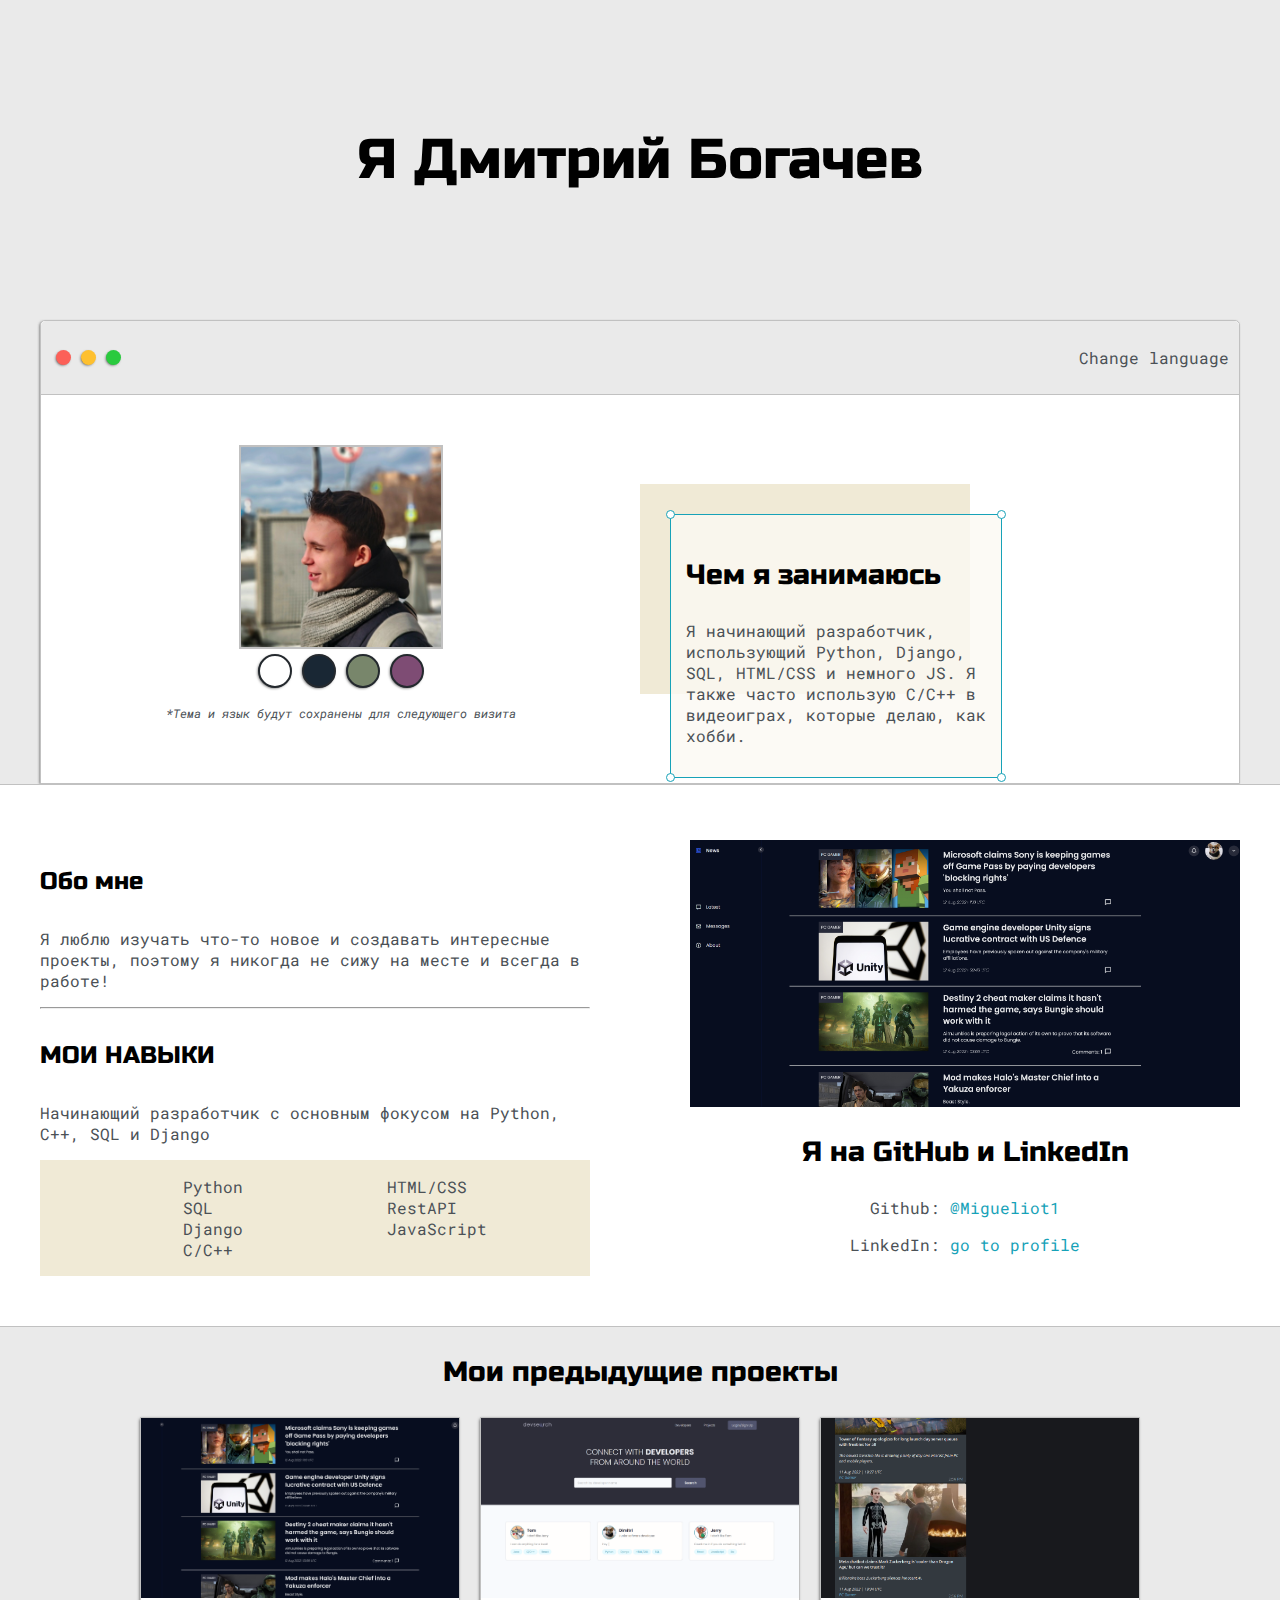
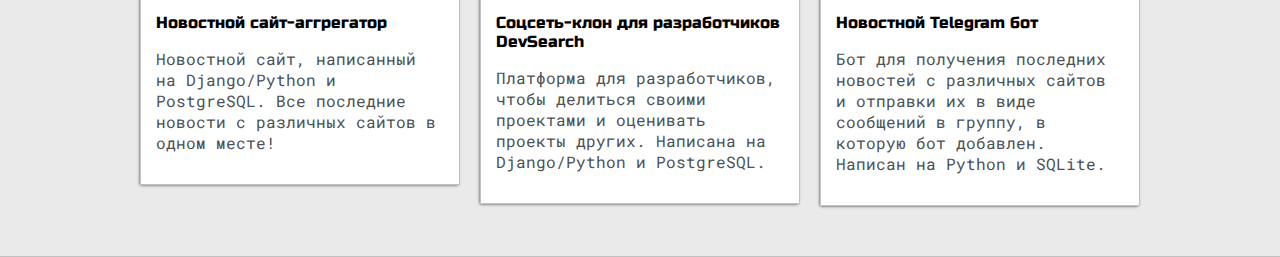
==== commit dca252c7: "Fix LinkedIn link" ====
--- a/index.html
+++ b/index.html
@@ -151,7 +151,7 @@
                         <p>Github: <a target="_blank" 
                             href="https://github.com/Migueliot1/">@Migueliot1</a></p>
                         <p>LinkedIn: <a target="_blank" 
-                            href="https://www.linkedin.com/in/dmitry-bogachev-815704248/">@Migueliot</a></p>
+                            href="https://www.linkedin.com/in/dmitry-bogachev-815704248/">go to profile</a></p>
                     </div>
                 </div>
 
